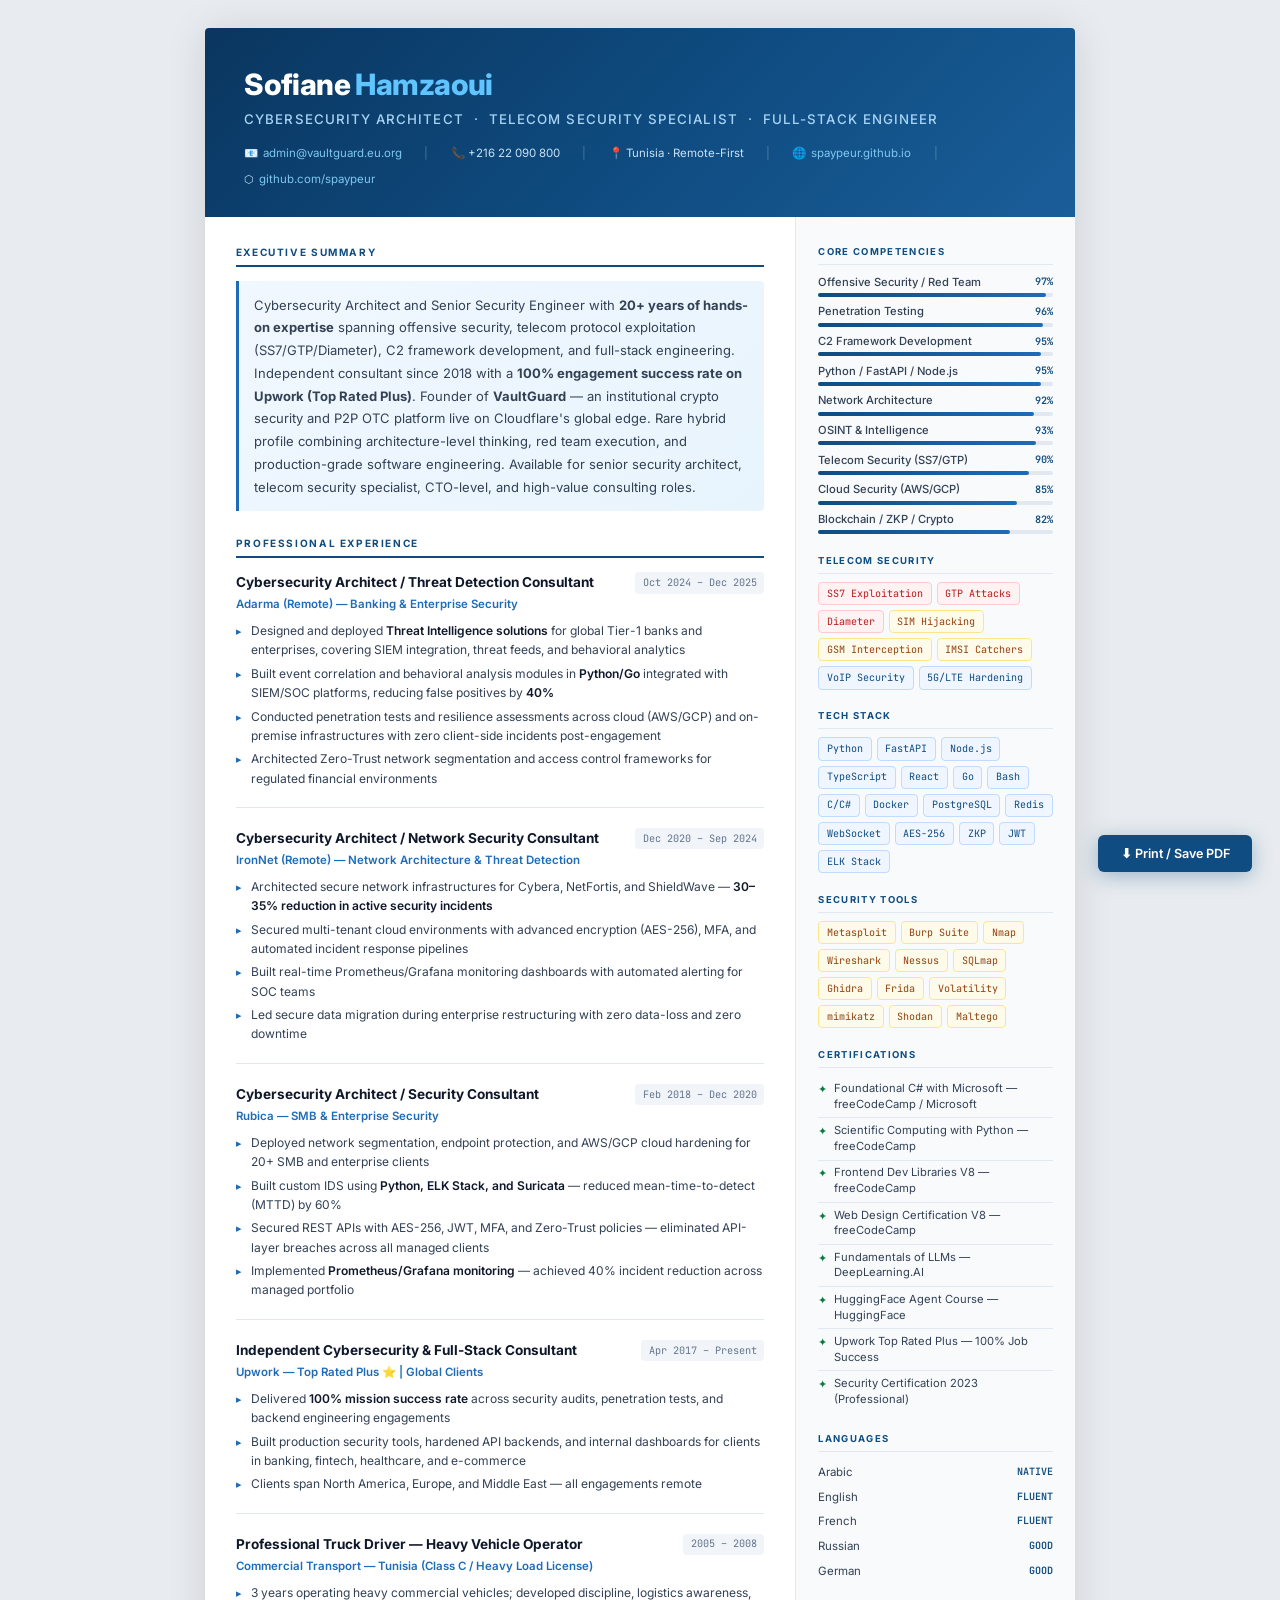
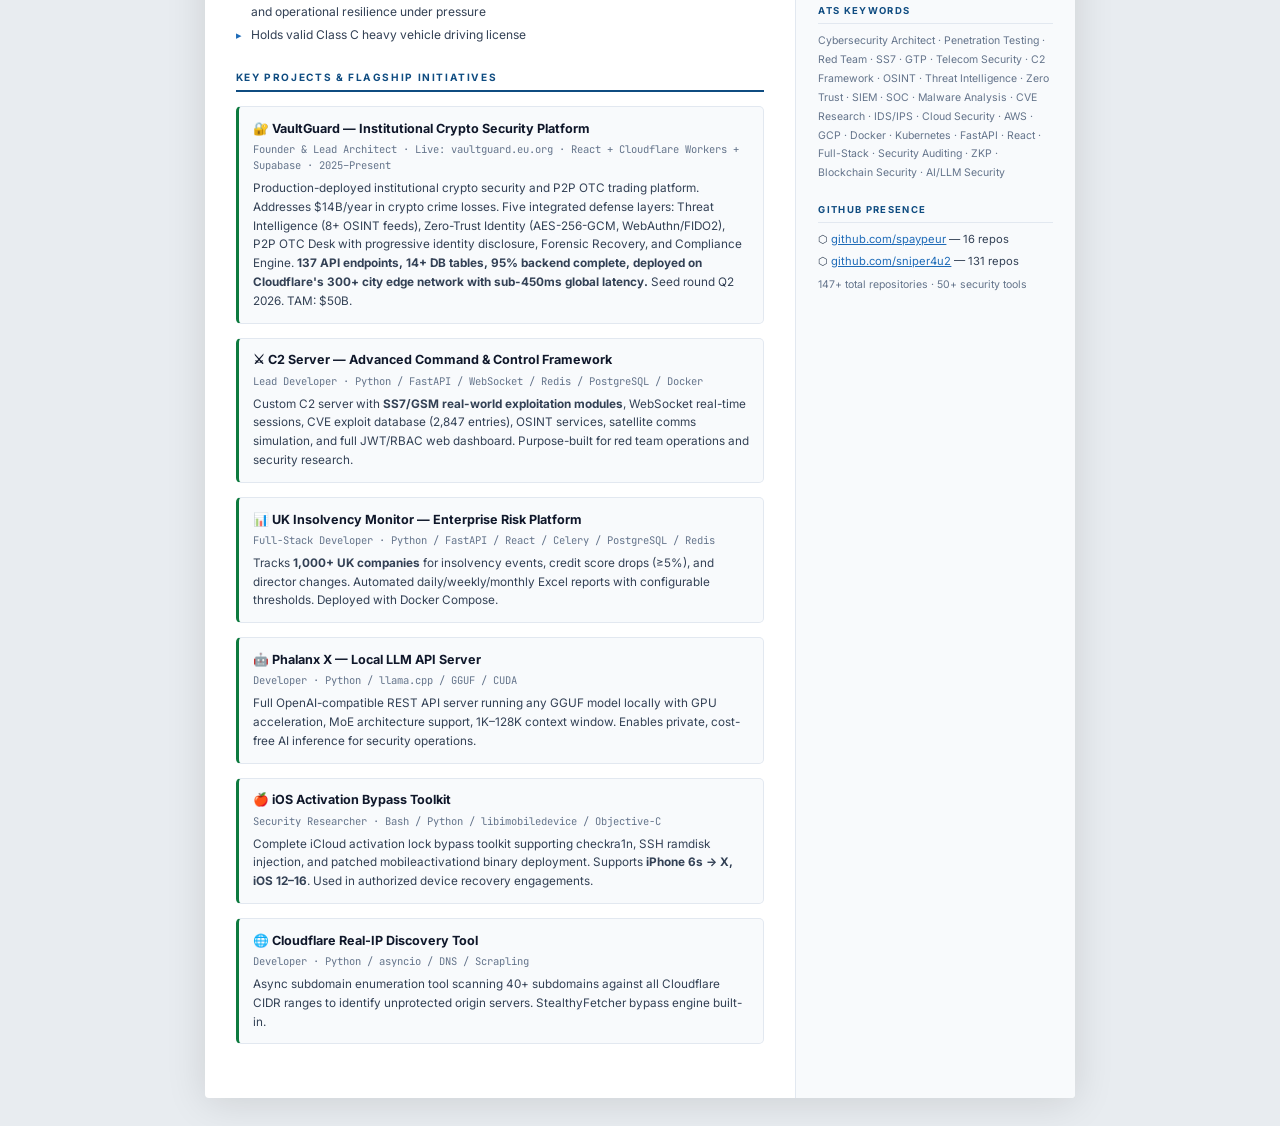
==== cv.html @ ff14086c "Portfolio cleanup: remove 4 non-owned projects, add premium CV, update email to admin@vaultguard.eu." ====
<!DOCTYPE html>
<html lang="en">
<head>
<meta charset="UTF-8">
<meta name="viewport" content="width=device-width,initial-scale=1">
<title>Sofiane Hamzaoui — Cybersecurity Architect · CV</title>
<link rel="preconnect" href="https://fonts.googleapis.com">
<link href="https://fonts.googleapis.com/css2?family=Inter:wght@300;400;500;600;700;800&family=JetBrains+Mono:wght@400;500;600&display=swap" rel="stylesheet">
<style>
*,*::before,*::after{box-sizing:border-box;margin:0;padding:0}
:root{
  --bg:#ffffff;--bg2:#f8fafc;--bg3:#f1f5f9;
  --accent:#0f4c81;--accent2:#1e6bb8;--green:#0d7a3e;
  --text:#0f172a;--text2:#334155;--dim:#64748b;--border:#e2e8f0;
  --red:#b91c1c;--font:'Inter',sans-serif;--mono:'JetBrains Mono',monospace;
}
html{font-size:10.5pt;background:#e8ecf0}
body{font-family:var(--font);color:var(--text);line-height:1.55;background:#e8ecf0;padding:2rem 1rem}
@media print{
  html,body{background:#fff;padding:0;font-size:10pt}
  .page{box-shadow:none;border-radius:0;margin:0}
  .print-hide{display:none}
  a{color:inherit!important;text-decoration:none}
  section{page-break-inside:avoid}
}
.page{max-width:870px;margin:0 auto;background:#fff;box-shadow:0 4px 40px rgba(0,0,0,.12);border-radius:4px;overflow:hidden}
/* HEADER */
.cv-header{background:linear-gradient(135deg,#0a3660 0%,#0f4c81 55%,#1a5e99 100%);color:#fff;padding:2.4rem 2.8rem 2rem}
.cv-header h1{font-size:2.1rem;font-weight:800;letter-spacing:-.02em;margin-bottom:.15rem}
.cv-header h1 span{color:#60c5ff}
.cv-title{font-size:.95rem;font-weight:500;color:#a8d4f5;letter-spacing:.08em;text-transform:uppercase;margin-bottom:1.1rem}
.cv-meta{display:flex;flex-wrap:wrap;gap:.6rem 1.6rem;font-size:.82rem;color:#c8e1f5}
.cv-meta a{color:#7ec8f0;text-decoration:none}
.cv-meta span{display:flex;align-items:center;gap:.35rem}
.cv-meta .sep{color:rgba(255,255,255,.25)}
/* LAYOUT */
.cv-body{display:grid;grid-template-columns:1fr 280px;gap:0}
.cv-main{padding:2rem 2.2rem}
.cv-sidebar{background:var(--bg2);border-left:1px solid var(--border);padding:2rem 1.6rem}
/* SECTION */
.sec{margin-bottom:1.8rem}
.sec-title{font-size:.72rem;font-weight:700;letter-spacing:.16em;text-transform:uppercase;color:var(--accent);border-bottom:2px solid var(--accent);padding-bottom:.3rem;margin-bottom:1rem}
/* SUMMARY */
.summary{font-size:.93rem;color:var(--text2);line-height:1.75;padding:.9rem 1.1rem;background:linear-gradient(135deg,#f0f7ff,#e8f4fd);border-left:3px solid var(--accent2);border-radius:0 4px 4px 0}
/* EXPERIENCE */
.job{margin-bottom:1.4rem;padding-bottom:1.4rem;border-bottom:1px solid var(--border)}
.job:last-child{border-bottom:none;margin-bottom:0;padding-bottom:0}
.job-hdr{display:flex;justify-content:space-between;align-items:flex-start;gap:.5rem;margin-bottom:.2rem;flex-wrap:wrap}
.job-title{font-size:.97rem;font-weight:700;color:var(--text)}
.job-date{font-family:var(--mono);font-size:.73rem;color:var(--dim);white-space:nowrap;background:var(--bg3);padding:.2rem .55rem;border-radius:4px;flex-shrink:0}
.job-co{font-size:.82rem;font-weight:600;color:var(--accent2);margin-bottom:.5rem}
.job-items{list-style:none;display:flex;flex-direction:column;gap:.3rem}
.job-items li{font-size:.86rem;color:var(--text2);padding-left:1.1rem;position:relative;line-height:1.6}
.job-items li::before{content:'▸';position:absolute;left:0;color:var(--accent2);font-size:.78rem;top:2px}
.job-items li strong{color:var(--text);font-weight:600}
/* PROJECTS */
.proj{margin-bottom:1rem;padding:.85rem 1rem;background:var(--bg2);border:1px solid var(--border);border-radius:5px;border-left:3px solid var(--green)}
.proj-title{font-size:.9rem;font-weight:700;color:var(--text);margin-bottom:.2rem}
.proj-sub{font-size:.75rem;font-family:var(--mono);color:var(--dim);margin-bottom:.4rem}
.proj-desc{font-size:.84rem;color:var(--text2);line-height:1.6}
/* SIDEBAR */
.sk-block{margin-bottom:1.4rem}
.sk-block-title{font-size:.68rem;font-weight:700;letter-spacing:.14em;text-transform:uppercase;color:var(--accent);margin-bottom:.6rem;padding-bottom:.3rem;border-bottom:1px solid var(--border)}
.skill-bar-wrap{display:flex;flex-direction:column;gap:.45rem;margin-bottom:.5rem}
.skill-row{display:flex;justify-content:space-between;align-items:center;font-size:.8rem}
.skill-name{color:var(--text2);font-weight:500}
.skill-pct{font-family:var(--mono);color:var(--accent);font-weight:600;font-size:.73rem}
.bar{height:4px;background:var(--border);border-radius:3px;margin-top:2px}
.bar-fill{height:100%;background:linear-gradient(90deg,var(--accent),var(--accent2));border-radius:3px}
.tags{display:flex;flex-wrap:wrap;gap:.35rem;margin-top:.4rem}
.tag{font-size:.72rem;padding:.2rem .55rem;border-radius:4px;font-family:var(--mono)}
.tag-blue{background:#eff6ff;color:var(--accent);border:1px solid #bfdbfe}
.tag-green{background:#f0fdf4;color:var(--green);border:1px solid #bbf7d0}
.tag-amber{background:#fffbeb;color:#92400e;border:1px solid #fde68a}
.tag-red{background:#fef2f2;color:var(--red);border:1px solid #fecaca}
/* CERT */
.cert-item{font-size:.8rem;color:var(--text2);padding:.35rem 0;border-bottom:1px solid var(--border);display:flex;gap:.5rem;align-items:flex-start;line-height:1.4}
.cert-item:last-child{border-bottom:none}
.cert-dot{color:var(--green);flex-shrink:0;margin-top:1px}
/* LANG */
.lang-item{display:flex;justify-content:space-between;font-size:.82rem;padding:.25rem 0;color:var(--text2)}
.lang-lvl{font-family:var(--mono);font-size:.72rem;color:var(--accent);font-weight:600}
/* PRINT BUTTON */
.print-hide{position:fixed;bottom:2rem;right:2rem;background:var(--accent);color:#fff;border:none;padding:.8rem 1.6rem;border-radius:6px;font-family:var(--font);font-size:.9rem;font-weight:600;cursor:pointer;box-shadow:0 4px 20px rgba(15,76,129,.35);transition:all .2s;z-index:100}
.print-hide:hover{background:var(--accent2);transform:translateY(-2px)}
</style>
</head>
<body>

<button class="print-hide" onclick="window.print()">⬇ Print / Save PDF</button>

<div class="page">

<!-- HEADER -->
<div class="cv-header">
  <h1>Sofiane <span>Hamzaoui</span></h1>
  <div class="cv-title">Cybersecurity Architect &nbsp;·&nbsp; Telecom Security Specialist &nbsp;·&nbsp; Full-Stack Engineer</div>
  <div class="cv-meta">
    <span>📧 <a href="mailto:admin@vaultguard.eu.org">admin@vaultguard.eu.org</a></span>
    <span class="sep">|</span>
    <span>📞 +216 22 090 800</span>
    <span class="sep">|</span>
    <span>📍 Tunisia · Remote-First</span>
    <span class="sep">|</span>
    <span>🌐 <a href="https://spaypeur.github.io" target="_blank">spaypeur.github.io</a></span>
    <span class="sep">|</span>
    <span>⬡ <a href="https://github.com/spaypeur" target="_blank">github.com/spaypeur</a></span>
  </div>
</div>

<!-- BODY -->
<div class="cv-body">

<!-- MAIN COLUMN -->
<div class="cv-main">

  <!-- SUMMARY -->
  <div class="sec">
    <div class="sec-title">Executive Summary</div>
    <div class="summary">
      Cybersecurity Architect and Senior Security Engineer with <strong>20+ years of hands-on expertise</strong> spanning offensive security, telecom protocol exploitation (SS7/GTP/Diameter), C2 framework development, and full-stack engineering. Independent consultant since 2018 with a <strong>100% engagement success rate on Upwork (Top Rated Plus)</strong>. Founder of <strong>VaultGuard</strong> — an institutional crypto security and P2P OTC platform live on Cloudflare's global edge. Rare hybrid profile combining architecture-level thinking, red team execution, and production-grade software engineering. Available for senior security architect, telecom security specialist, CTO-level, and high-value consulting roles.
    </div>
  </div>

  <!-- EXPERIENCE -->
  <div class="sec">
    <div class="sec-title">Professional Experience</div>

    <div class="job">
      <div class="job-hdr">
        <div class="job-title">Cybersecurity Architect / Threat Detection Consultant</div>
        <div class="job-date">Oct 2024 – Dec 2025</div>
      </div>
      <div class="job-co">Adarma (Remote) — Banking &amp; Enterprise Security</div>
      <ul class="job-items">
        <li>Designed and deployed <strong>Threat Intelligence solutions</strong> for global Tier-1 banks and enterprises, covering SIEM integration, threat feeds, and behavioral analytics</li>
        <li>Built event correlation and behavioral analysis modules in <strong>Python/Go</strong> integrated with SIEM/SOC platforms, reducing false positives by <strong>40%</strong></li>
        <li>Conducted penetration tests and resilience assessments across cloud (AWS/GCP) and on-premise infrastructures with zero client-side incidents post-engagement</li>
        <li>Architected Zero-Trust network segmentation and access control frameworks for regulated financial environments</li>
      </ul>
    </div>

    <div class="job">
      <div class="job-hdr">
        <div class="job-title">Cybersecurity Architect / Network Security Consultant</div>
        <div class="job-date">Dec 2020 – Sep 2024</div>
      </div>
      <div class="job-co">IronNet (Remote) — Network Architecture &amp; Threat Detection</div>
      <ul class="job-items">
        <li>Architected secure network infrastructures for Cybera, NetFortis, and ShieldWave — <strong>30–35% reduction in active security incidents</strong></li>
        <li>Secured multi-tenant cloud environments with advanced encryption (AES-256), MFA, and automated incident response pipelines</li>
        <li>Built real-time Prometheus/Grafana monitoring dashboards with automated alerting for SOC teams</li>
        <li>Led secure data migration during enterprise restructuring with zero data-loss and zero downtime</li>
      </ul>
    </div>

    <div class="job">
      <div class="job-hdr">
        <div class="job-title">Cybersecurity Architect / Security Consultant</div>
        <div class="job-date">Feb 2018 – Dec 2020</div>
      </div>
      <div class="job-co">Rubica — SMB &amp; Enterprise Security</div>
      <ul class="job-items">
        <li>Deployed network segmentation, endpoint protection, and AWS/GCP cloud hardening for 20+ SMB and enterprise clients</li>
        <li>Built custom IDS using <strong>Python, ELK Stack, and Suricata</strong> — reduced mean-time-to-detect (MTTD) by 60%</li>
        <li>Secured REST APIs with AES-256, JWT, MFA, and Zero-Trust policies — eliminated API-layer breaches across all managed clients</li>
        <li>Implemented <strong>Prometheus/Grafana monitoring</strong> — achieved 40% incident reduction across managed portfolio</li>
      </ul>
    </div>

    <div class="job">
      <div class="job-hdr">
        <div class="job-title">Independent Cybersecurity &amp; Full-Stack Consultant</div>
        <div class="job-date">Apr 2017 – Present</div>
      </div>
      <div class="job-co">Upwork — Top Rated Plus ⭐ | Global Clients</div>
      <ul class="job-items">
        <li>Delivered <strong>100% mission success rate</strong> across security audits, penetration tests, and backend engineering engagements</li>
        <li>Built production security tools, hardened API backends, and internal dashboards for clients in banking, fintech, healthcare, and e-commerce</li>
        <li>Clients span North America, Europe, and Middle East — all engagements remote</li>
      </ul>
    </div>

    <div class="job">
      <div class="job-hdr">
        <div class="job-title">Professional Truck Driver — Heavy Vehicle Operator</div>
        <div class="job-date">2005 – 2008</div>
      </div>
      <div class="job-co">Commercial Transport — Tunisia (Class C / Heavy Load License)</div>
      <ul class="job-items">
        <li>3 years operating heavy commercial vehicles; developed discipline, logistics awareness, and operational resilience under pressure</li>
        <li>Holds valid Class C heavy vehicle driving license</li>
      </ul>
    </div>
  </div>

  <!-- KEY PROJECTS -->
  <div class="sec">
    <div class="sec-title">Key Projects &amp; Flagship Initiatives</div>

    <div class="proj">
      <div class="proj-title">🔐 VaultGuard — Institutional Crypto Security Platform</div>
      <div class="proj-sub">Founder &amp; Lead Architect · Live: vaultguard.eu.org · React + Cloudflare Workers + Supabase · 2025–Present</div>
      <div class="proj-desc">Production-deployed institutional crypto security and P2P OTC trading platform. Addresses $14B/year in crypto crime losses. Five integrated defense layers: Threat Intelligence (8+ OSINT feeds), Zero-Trust Identity (AES-256-GCM, WebAuthn/FIDO2), P2P OTC Desk with progressive identity disclosure, Forensic Recovery, and Compliance Engine. <strong>137 API endpoints, 14+ DB tables, 95% backend complete, deployed on Cloudflare's 300+ city edge network with sub-450ms global latency.</strong> Seed round Q2 2026. TAM: $50B.</div>
    </div>

    <div class="proj">
      <div class="proj-title">⚔ C2 Server — Advanced Command &amp; Control Framework</div>
      <div class="proj-sub">Lead Developer · Python / FastAPI / WebSocket / Redis / PostgreSQL / Docker</div>
      <div class="proj-desc">Custom C2 server with <strong>SS7/GSM real-world exploitation modules</strong>, WebSocket real-time sessions, CVE exploit database (2,847 entries), OSINT services, satellite comms simulation, and full JWT/RBAC web dashboard. Purpose-built for red team operations and security research.</div>
    </div>

    <div class="proj">
      <div class="proj-title">📊 UK Insolvency Monitor — Enterprise Risk Platform</div>
      <div class="proj-sub">Full-Stack Developer · Python / FastAPI / React / Celery / PostgreSQL / Redis</div>
      <div class="proj-desc">Tracks <strong>1,000+ UK companies</strong> for insolvency events, credit score drops (≥5%), and director changes. Automated daily/weekly/monthly Excel reports with configurable thresholds. Deployed with Docker Compose.</div>
    </div>

    <div class="proj">
      <div class="proj-title">🤖 Phalanx X — Local LLM API Server</div>
      <div class="proj-sub">Developer · Python / llama.cpp / GGUF / CUDA</div>
      <div class="proj-desc">Full OpenAI-compatible REST API server running any GGUF model locally with GPU acceleration, MoE architecture support, 1K–128K context window. Enables private, cost-free AI inference for security operations.</div>
    </div>

    <div class="proj">
      <div class="proj-title">🍎 iOS Activation Bypass Toolkit</div>
      <div class="proj-sub">Security Researcher · Bash / Python / libimobiledevice / Objective-C</div>
      <div class="proj-desc">Complete iCloud activation lock bypass toolkit supporting checkra1n, SSH ramdisk injection, and patched mobileactivationd binary deployment. Supports <strong>iPhone 6s → X, iOS 12–16</strong>. Used in authorized device recovery engagements.</div>
    </div>

    <div class="proj">
      <div class="proj-title">🌐 Cloudflare Real-IP Discovery Tool</div>
      <div class="proj-sub">Developer · Python / asyncio / DNS / Scrapling</div>
      <div class="proj-desc">Async subdomain enumeration tool scanning 40+ subdomains against all Cloudflare CIDR ranges to identify unprotected origin servers. StealthyFetcher bypass engine built-in.</div>
    </div>
  </div>

</div><!-- /cv-main -->

<!-- SIDEBAR -->
<div class="cv-sidebar">

  <div class="sk-block">
    <div class="sk-block-title">Core Competencies</div>
    <div class="skill-bar-wrap">
      <div>
        <div class="skill-row"><span class="skill-name">Offensive Security / Red Team</span><span class="skill-pct">97%</span></div>
        <div class="bar"><div class="bar-fill" style="width:97%"></div></div>
      </div>
      <div>
        <div class="skill-row"><span class="skill-name">Penetration Testing</span><span class="skill-pct">96%</span></div>
        <div class="bar"><div class="bar-fill" style="width:96%"></div></div>
      </div>
      <div>
        <div class="skill-row"><span class="skill-name">C2 Framework Development</span><span class="skill-pct">95%</span></div>
        <div class="bar"><div class="bar-fill" style="width:95%"></div></div>
      </div>
      <div>
        <div class="skill-row"><span class="skill-name">Python / FastAPI / Node.js</span><span class="skill-pct">95%</span></div>
        <div class="bar"><div class="bar-fill" style="width:95%"></div></div>
      </div>
      <div>
        <div class="skill-row"><span class="skill-name">Network Architecture</span><span class="skill-pct">92%</span></div>
        <div class="bar"><div class="bar-fill" style="width:92%"></div></div>
      </div>
      <div>
        <div class="skill-row"><span class="skill-name">OSINT &amp; Intelligence</span><span class="skill-pct">93%</span></div>
        <div class="bar"><div class="bar-fill" style="width:93%"></div></div>
      </div>
      <div>
        <div class="skill-row"><span class="skill-name">Telecom Security (SS7/GTP)</span><span class="skill-pct">90%</span></div>
        <div class="bar"><div class="bar-fill" style="width:90%"></div></div>
      </div>
      <div>
        <div class="skill-row"><span class="skill-name">Cloud Security (AWS/GCP)</span><span class="skill-pct">85%</span></div>
        <div class="bar"><div class="bar-fill" style="width:85%"></div></div>
      </div>
      <div>
        <div class="skill-row"><span class="skill-name">Blockchain / ZKP / Crypto</span><span class="skill-pct">82%</span></div>
        <div class="bar"><div class="bar-fill" style="width:82%"></div></div>
      </div>
    </div>
  </div>

  <div class="sk-block">
    <div class="sk-block-title">Telecom Security</div>
    <div class="tags">
      <span class="tag tag-red">SS7 Exploitation</span>
      <span class="tag tag-red">GTP Attacks</span>
      <span class="tag tag-red">Diameter</span>
      <span class="tag tag-amber">SIM Hijacking</span>
      <span class="tag tag-amber">GSM Interception</span>
      <span class="tag tag-amber">IMSI Catchers</span>
      <span class="tag tag-blue">VoIP Security</span>
      <span class="tag tag-blue">5G/LTE Hardening</span>
    </div>
  </div>

  <div class="sk-block">
    <div class="sk-block-title">Tech Stack</div>
    <div class="tags">
      <span class="tag tag-blue">Python</span>
      <span class="tag tag-blue">FastAPI</span>
      <span class="tag tag-blue">Node.js</span>
      <span class="tag tag-blue">TypeScript</span>
      <span class="tag tag-blue">React</span>
      <span class="tag tag-blue">Go</span>
      <span class="tag tag-blue">Bash</span>
      <span class="tag tag-blue">C/C#</span>
      <span class="tag tag-blue">Docker</span>
      <span class="tag tag-blue">PostgreSQL</span>
      <span class="tag tag-blue">Redis</span>
      <span class="tag tag-blue">WebSocket</span>
      <span class="tag tag-blue">AES-256</span>
      <span class="tag tag-blue">ZKP</span>
      <span class="tag tag-blue">JWT</span>
      <span class="tag tag-blue">ELK Stack</span>
    </div>
  </div>

  <div class="sk-block">
    <div class="sk-block-title">Security Tools</div>
    <div class="tags">
      <span class="tag tag-amber">Metasploit</span>
      <span class="tag tag-amber">Burp Suite</span>
      <span class="tag tag-amber">Nmap</span>
      <span class="tag tag-amber">Wireshark</span>
      <span class="tag tag-amber">Nessus</span>
      <span class="tag tag-amber">SQLmap</span>
      <span class="tag tag-amber">Ghidra</span>
      <span class="tag tag-amber">Frida</span>
      <span class="tag tag-amber">Volatility</span>
      <span class="tag tag-amber">mimikatz</span>
      <span class="tag tag-amber">Shodan</span>
      <span class="tag tag-amber">Maltego</span>
    </div>
  </div>

  <div class="sk-block">
    <div class="sk-block-title">Certifications</div>
    <div class="cert-item"><span class="cert-dot">✦</span><span>Foundational C# with Microsoft — freeCodeCamp / Microsoft</span></div>
    <div class="cert-item"><span class="cert-dot">✦</span><span>Scientific Computing with Python — freeCodeCamp</span></div>
    <div class="cert-item"><span class="cert-dot">✦</span><span>Frontend Dev Libraries V8 — freeCodeCamp</span></div>
    <div class="cert-item"><span class="cert-dot">✦</span><span>Web Design Certification V8 — freeCodeCamp</span></div>
    <div class="cert-item"><span class="cert-dot">✦</span><span>Fundamentals of LLMs — DeepLearning.AI</span></div>
    <div class="cert-item"><span class="cert-dot">✦</span><span>HuggingFace Agent Course — HuggingFace</span></div>
    <div class="cert-item"><span class="cert-dot">✦</span><span>Upwork Top Rated Plus — 100% Job Success</span></div>
    <div class="cert-item"><span class="cert-dot">✦</span><span>Security Certification 2023 (Professional)</span></div>
  </div>

  <div class="sk-block">
    <div class="sk-block-title">Languages</div>
    <div class="lang-item"><span>Arabic</span><span class="lang-lvl">NATIVE</span></div>
    <div class="lang-item"><span>English</span><span class="lang-lvl">FLUENT</span></div>
    <div class="lang-item"><span>French</span><span class="lang-lvl">FLUENT</span></div>
    <div class="lang-item"><span>Russian</span><span class="lang-lvl">GOOD</span></div>
    <div class="lang-item"><span>German</span><span class="lang-lvl">GOOD</span></div>
  </div>

  <div class="sk-block">
    <div class="sk-block-title">ATS Keywords</div>
    <div style="font-size:.75rem;color:var(--dim);line-height:1.8;">
      Cybersecurity Architect · Penetration Testing · Red Team · SS7 · GTP · Telecom Security · C2 Framework · OSINT · Threat Intelligence · Zero Trust · SIEM · SOC · Malware Analysis · CVE Research · IDS/IPS · Cloud Security · AWS · GCP · Docker · Kubernetes · FastAPI · React · Full-Stack · Security Auditing · ZKP · Blockchain Security · AI/LLM Security
    </div>
  </div>

  <div class="sk-block">
    <div class="sk-block-title">GitHub Presence</div>
    <div style="font-size:.8rem;color:var(--text2);">
      <div style="margin-bottom:.3rem;">⬡ <a href="https://github.com/spaypeur" style="color:var(--accent2)">github.com/spaypeur</a> — 16 repos</div>
      <div>⬡ <a href="https://github.com/sniper4u2" style="color:var(--accent2)">github.com/sniper4u2</a> — 131 repos</div>
      <div style="margin-top:.5rem;color:var(--dim);font-size:.75rem;">147+ total repositories · 50+ security tools</div>
    </div>
  </div>

</div><!-- /cv-sidebar -->
</div><!-- /cv-body -->

</div><!-- /page -->

</body>
</html>
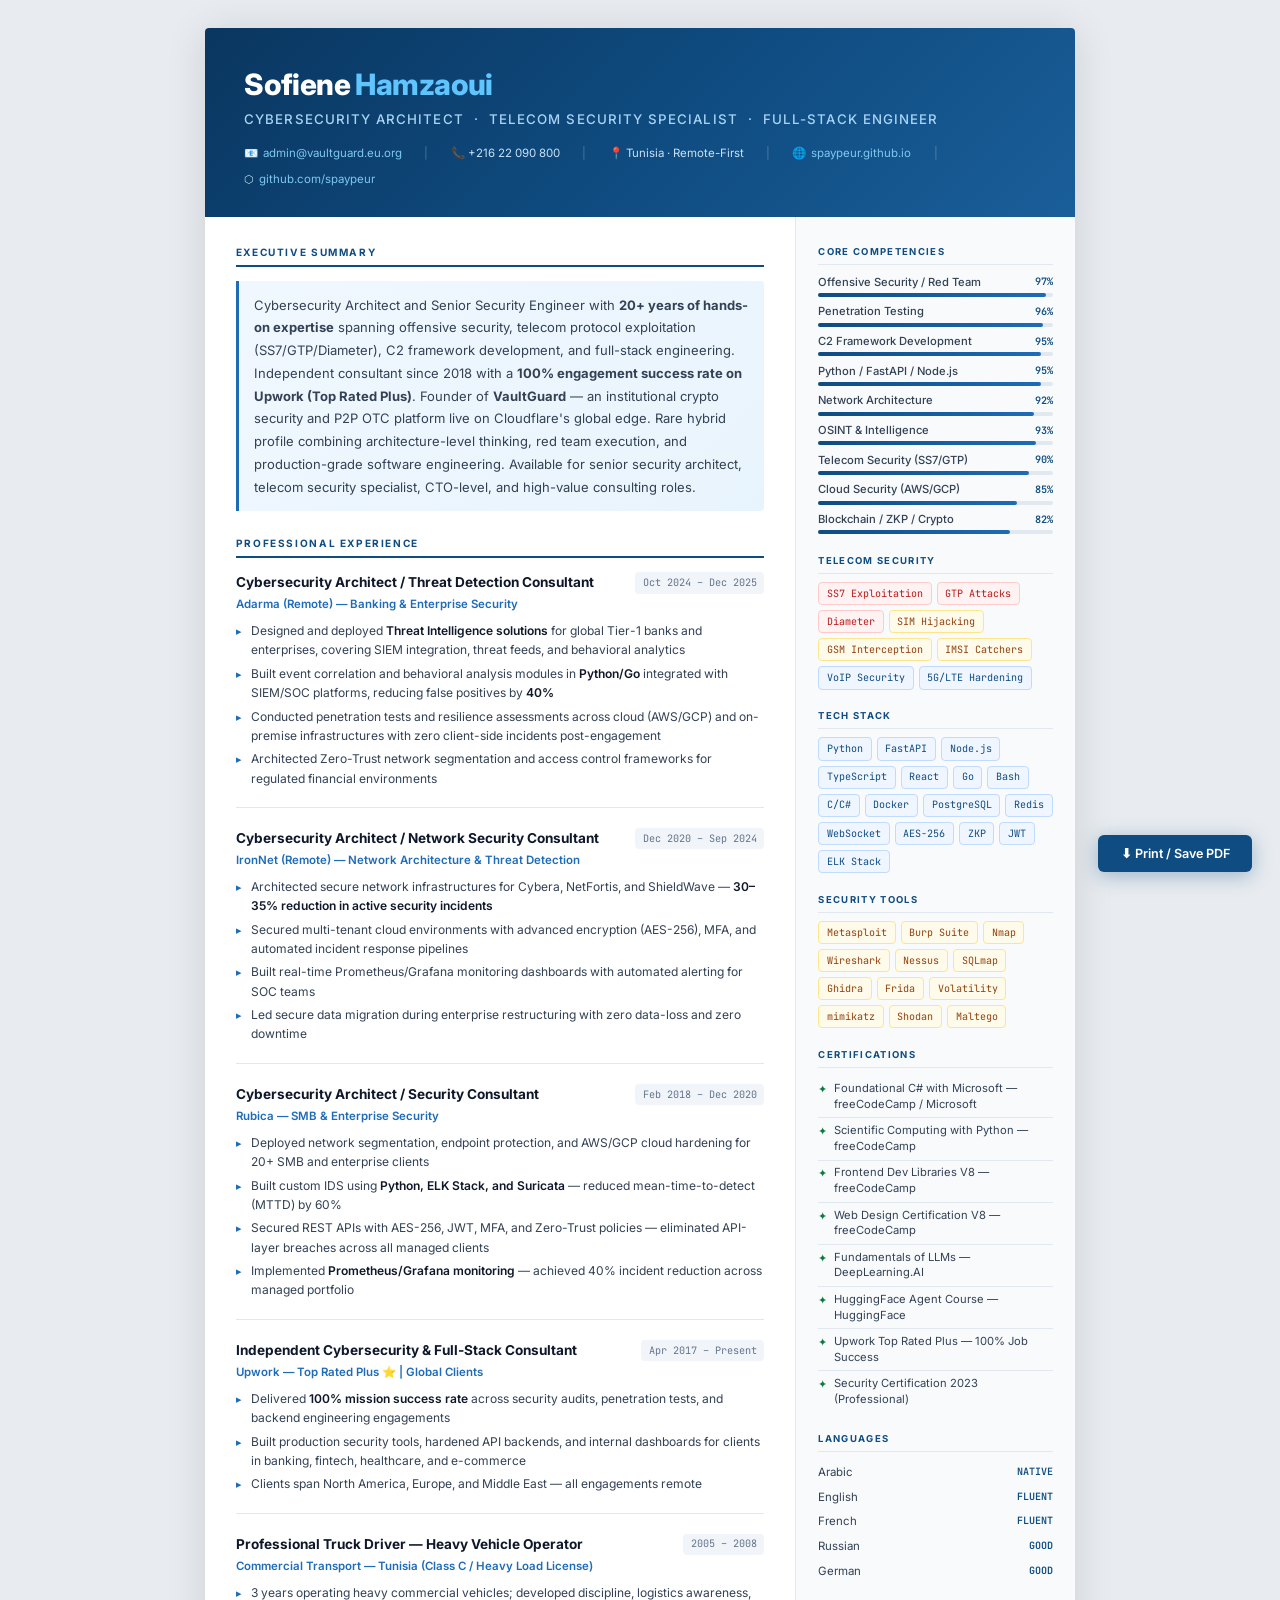
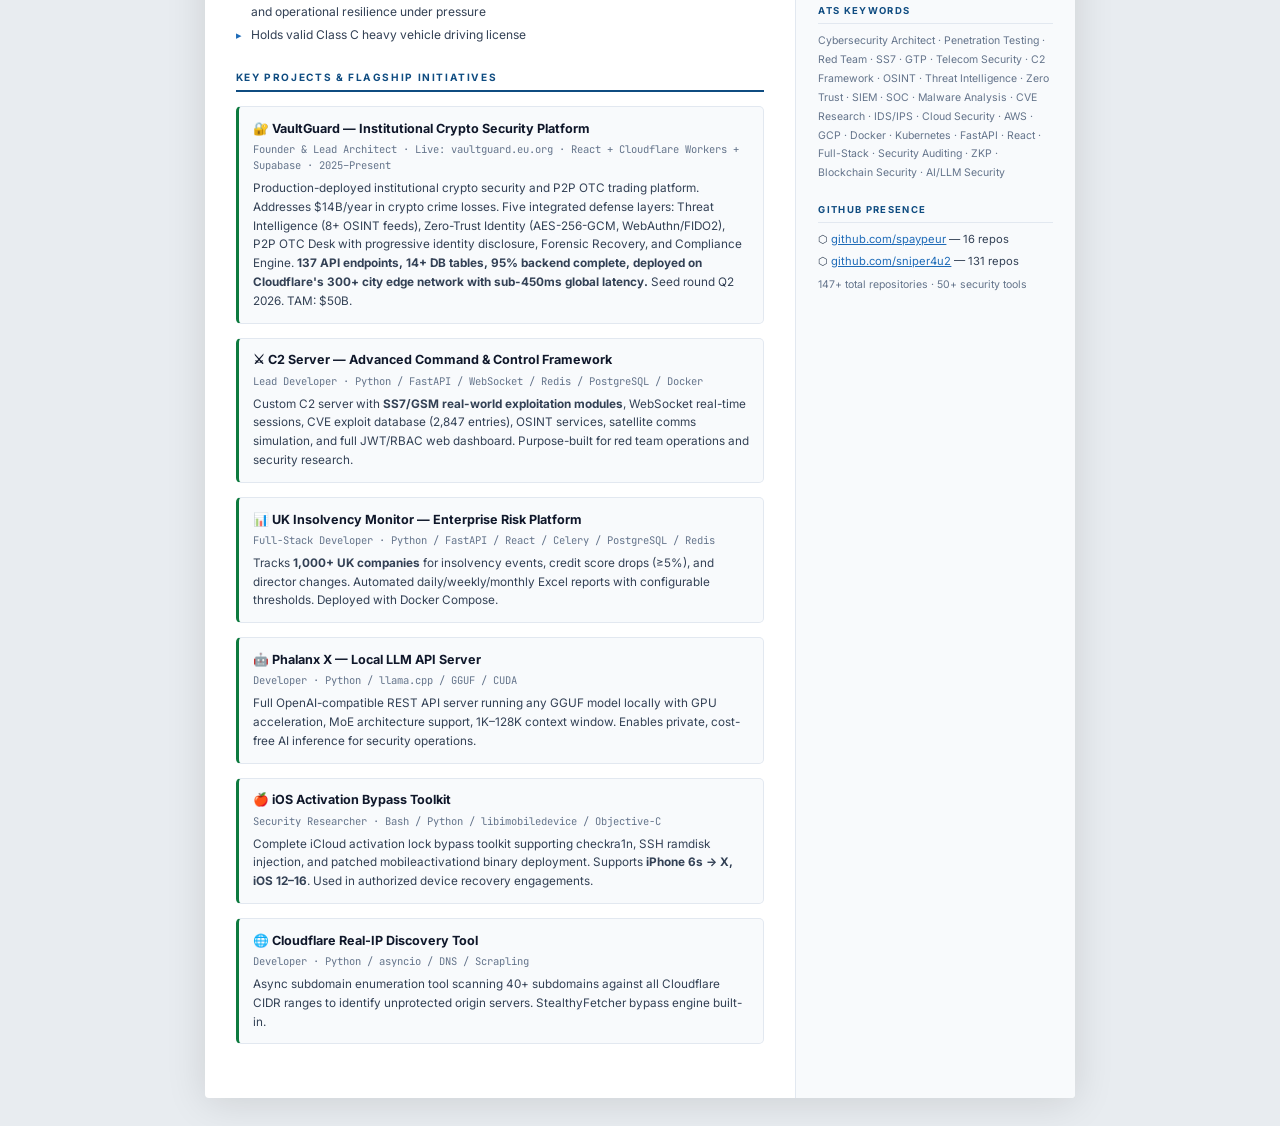
==== commit 86cd0c9c: "Restore original portfolio layout, fix name spelling" ====
--- a/cv.html
+++ b/cv.html
@@ -3,7 +3,7 @@
 <head>
 <meta charset="UTF-8">
 <meta name="viewport" content="width=device-width,initial-scale=1">
-<title>Sofiane Hamzaoui — Cybersecurity Architect · CV</title>
+<title>Sofiene Hamzaoui — Cybersecurity Architect · CV</title>
 <link rel="preconnect" href="https://fonts.googleapis.com">
 <link href="https://fonts.googleapis.com/css2?family=Inter:wght@300;400;500;600;700;800&family=JetBrains+Mono:wght@400;500;600&display=swap" rel="stylesheet">
 <style>
@@ -93,7 +93,7 @@
 
 <!-- HEADER -->
 <div class="cv-header">
-  <h1>Sofiane <span>Hamzaoui</span></h1>
+  <h1>Sofiene <span>Hamzaoui</span></h1>
   <div class="cv-title">Cybersecurity Architect &nbsp;·&nbsp; Telecom Security Specialist &nbsp;·&nbsp; Full-Stack Engineer</div>
   <div class="cv-meta">
     <span>📧 <a href="mailto:admin@vaultguard.eu.org">admin@vaultguard.eu.org</a></span>
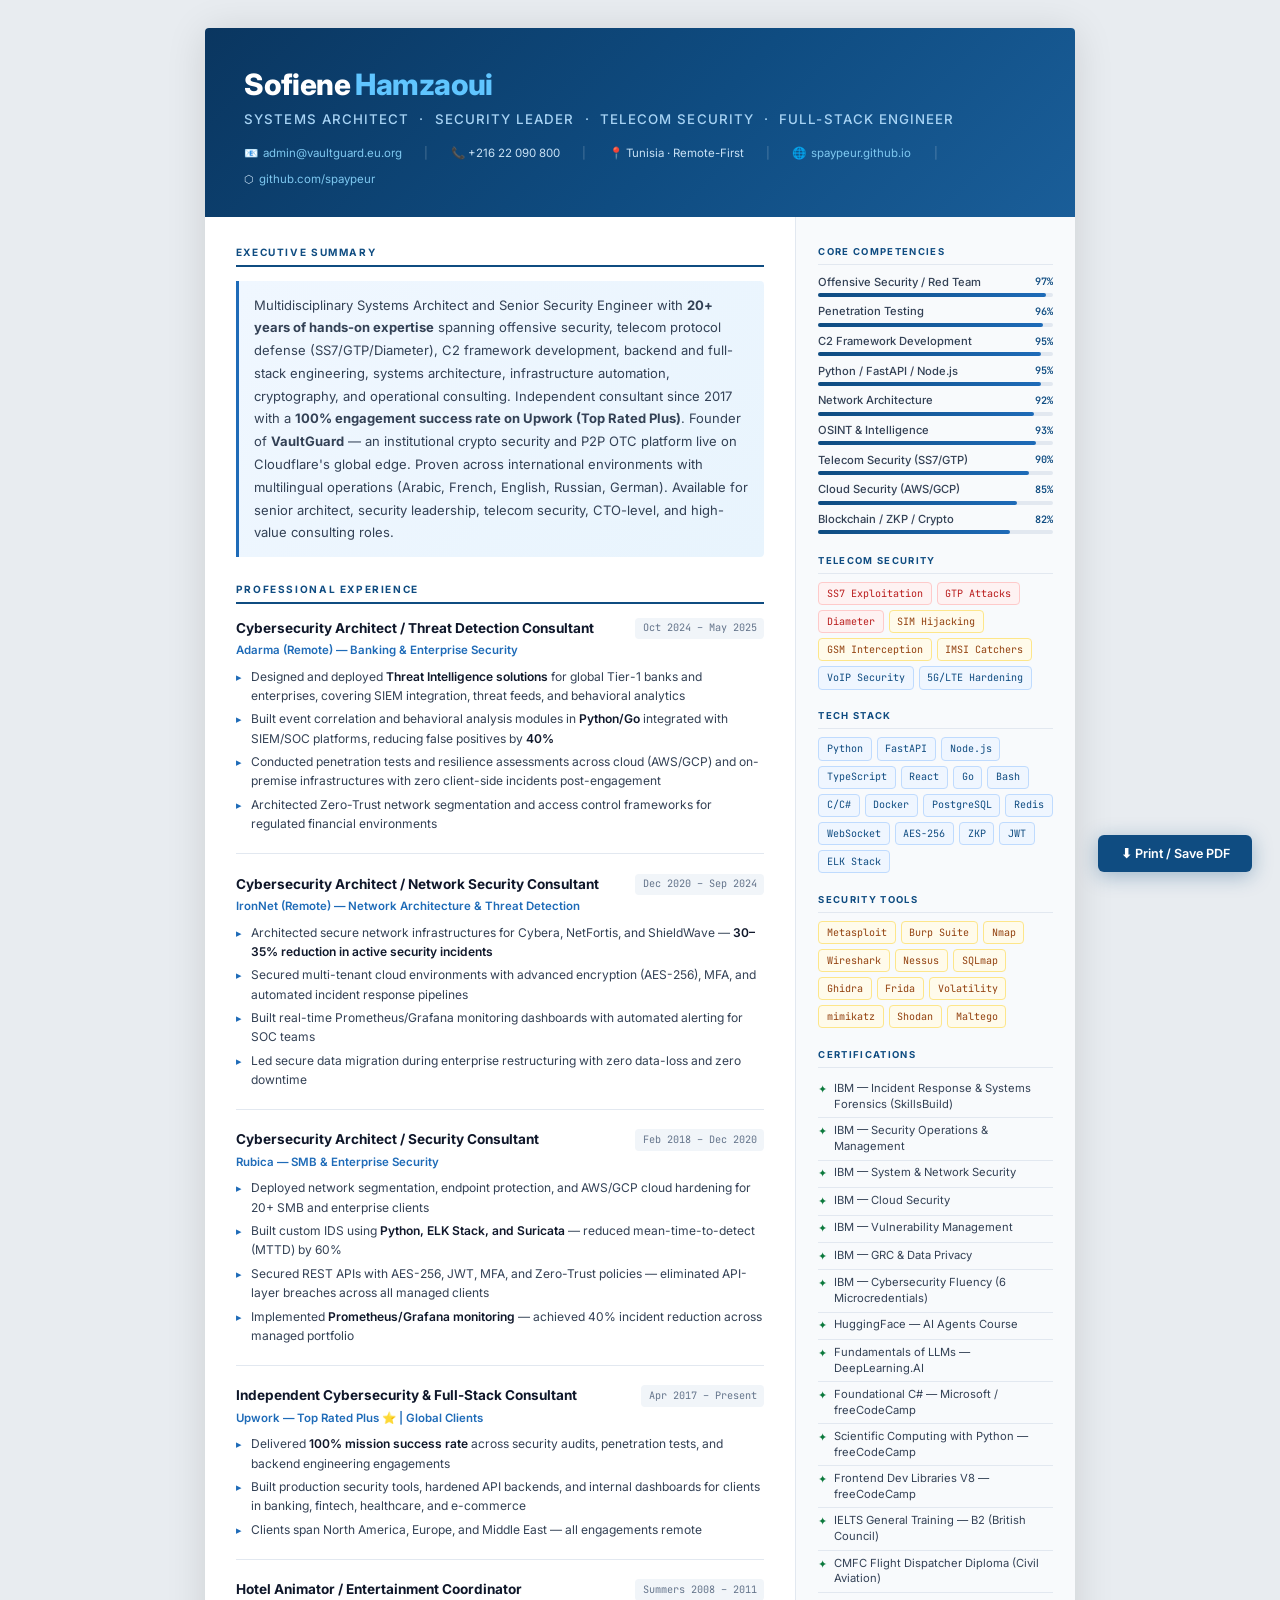
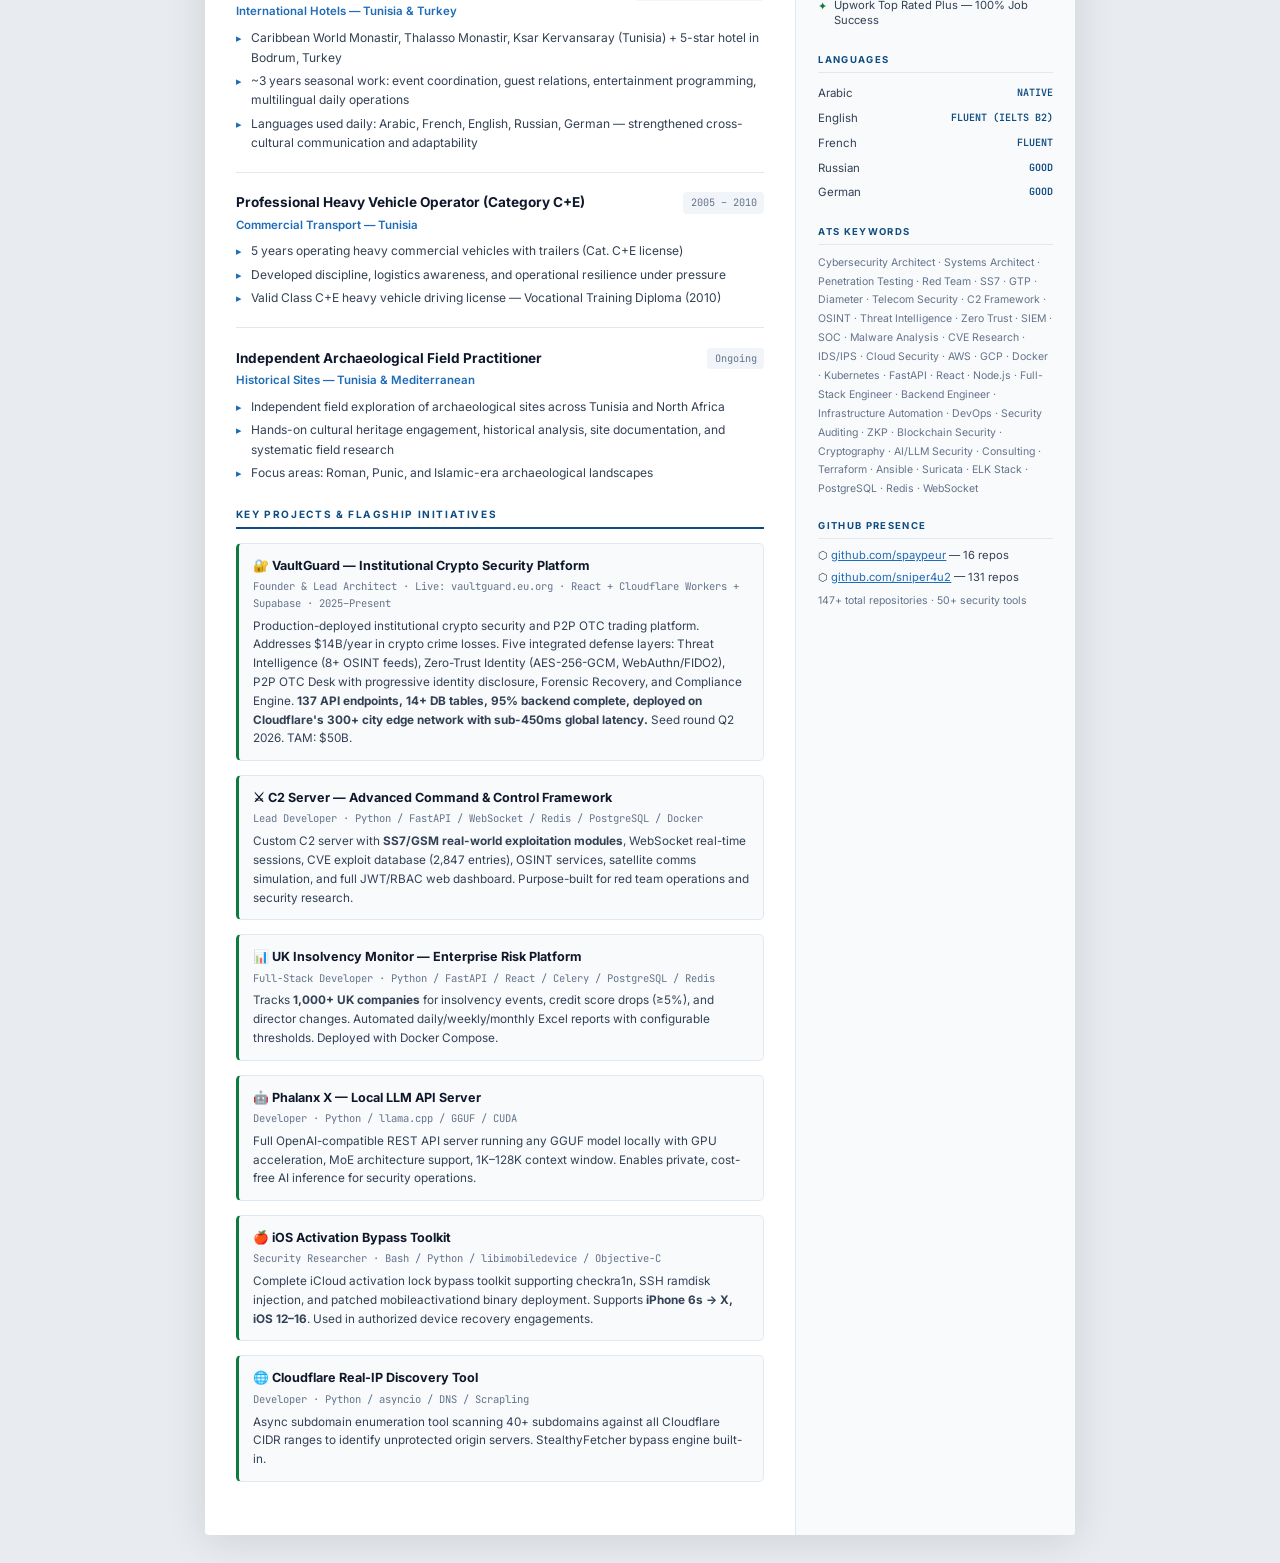
==== commit 9bb685b8: "Major CV & portfolio rebuild: multidisciplinary positioning, timeline fixes, new experience, IBM cer" ====
--- a/cv.html
+++ b/cv.html
@@ -1,9 +1,10 @@
 <!DOCTYPE html>
 <html lang="en">
 <head>
+  <link rel="icon" href="data:image/svg+xml,<svg xmlns='http://www.w3.org/2000/svg' viewBox='0 0 100 100'><text y='.9em' font-size='80' fill='%2300E5FF'>&gt;_</text></svg>">
 <meta charset="UTF-8">
 <meta name="viewport" content="width=device-width,initial-scale=1">
-<title>Sofiene Hamzaoui — Cybersecurity Architect · CV</title>
+<title>Sofiene Hamzaoui — Multidisciplinary Systems Architect & Security Leader · CV</title>
 <link rel="preconnect" href="https://fonts.googleapis.com">
 <link href="https://fonts.googleapis.com/css2?family=Inter:wght@300;400;500;600;700;800&family=JetBrains+Mono:wght@400;500;600&display=swap" rel="stylesheet">
 <style>
@@ -94,7 +95,7 @@
 <!-- HEADER -->
 <div class="cv-header">
   <h1>Sofiene <span>Hamzaoui</span></h1>
-  <div class="cv-title">Cybersecurity Architect &nbsp;·&nbsp; Telecom Security Specialist &nbsp;·&nbsp; Full-Stack Engineer</div>
+  <div class="cv-title">Systems Architect &nbsp;·&nbsp; Security Leader &nbsp;·&nbsp; Telecom Security &nbsp;·&nbsp; Full-Stack Engineer</div>
   <div class="cv-meta">
     <span>📧 <a href="mailto:admin@vaultguard.eu.org">admin@vaultguard.eu.org</a></span>
     <span class="sep">|</span>
@@ -118,7 +119,7 @@
   <div class="sec">
     <div class="sec-title">Executive Summary</div>
     <div class="summary">
-      Cybersecurity Architect and Senior Security Engineer with <strong>20+ years of hands-on expertise</strong> spanning offensive security, telecom protocol exploitation (SS7/GTP/Diameter), C2 framework development, and full-stack engineering. Independent consultant since 2018 with a <strong>100% engagement success rate on Upwork (Top Rated Plus)</strong>. Founder of <strong>VaultGuard</strong> — an institutional crypto security and P2P OTC platform live on Cloudflare's global edge. Rare hybrid profile combining architecture-level thinking, red team execution, and production-grade software engineering. Available for senior security architect, telecom security specialist, CTO-level, and high-value consulting roles.
+      Multidisciplinary Systems Architect and Senior Security Engineer with <strong>20+ years of hands-on expertise</strong> spanning offensive security, telecom protocol defense (SS7/GTP/Diameter), C2 framework development, backend and full-stack engineering, systems architecture, infrastructure automation, cryptography, and operational consulting. Independent consultant since 2017 with a <strong>100% engagement success rate on Upwork (Top Rated Plus)</strong>. Founder of <strong>VaultGuard</strong> — an institutional crypto security and P2P OTC platform live on Cloudflare's global edge. Proven across international environments with multilingual operations (Arabic, French, English, Russian, German). Available for senior architect, security leadership, telecom security, CTO-level, and high-value consulting roles.
     </div>
   </div>
 
@@ -129,7 +130,7 @@
     <div class="job">
       <div class="job-hdr">
         <div class="job-title">Cybersecurity Architect / Threat Detection Consultant</div>
-        <div class="job-date">Oct 2024 – Dec 2025</div>
+        <div class="job-date">Oct 2024 – May 2025</div>
       </div>
       <div class="job-co">Adarma (Remote) — Banking &amp; Enterprise Security</div>
       <ul class="job-items">
@@ -181,15 +182,44 @@
       </ul>
     </div>
 
-    <div class="job">
-      <div class="job-hdr">
-        <div class="job-title">Professional Truck Driver — Heavy Vehicle Operator</div>
-        <div class="job-date">2005 – 2008</div>
-      </div>
-      <div class="job-co">Commercial Transport — Tunisia (Class C / Heavy Load License)</div>
-      <ul class="job-items">
-        <li>3 years operating heavy commercial vehicles; developed discipline, logistics awareness, and operational resilience under pressure</li>
-        <li>Holds valid Class C heavy vehicle driving license</li>
+
+
+    <div class="job">
+      <div class="job-hdr">
+        <div class="job-title">Hotel Animator / Entertainment Coordinator</div>
+        <div class="job-date">Summers 2008 – 2011</div>
+      </div>
+      <div class="job-co">International Hotels — Tunisia & Turkey</div>
+      <ul class="job-items">
+        <li>Caribbean World Monastir, Thalasso Monastir, Ksar Kervansaray (Tunisia) + 5-star hotel in Bodrum, Turkey</li>
+        <li>~3 years seasonal work: event coordination, guest relations, entertainment programming, multilingual daily operations</li>
+        <li>Languages used daily: Arabic, French, English, Russian, German — strengthened cross-cultural communication and adaptability</li>
+      </ul>
+    </div>
+
+    <div class="job">
+      <div class="job-hdr">
+        <div class="job-title">Professional Heavy Vehicle Operator (Category C+E)</div>
+        <div class="job-date">2005 – 2010</div>
+      </div>
+      <div class="job-co">Commercial Transport — Tunisia</div>
+      <ul class="job-items">
+        <li>5 years operating heavy commercial vehicles with trailers (Cat. C+E license)</li>
+        <li>Developed discipline, logistics awareness, and operational resilience under pressure</li>
+        <li>Valid Class C+E heavy vehicle driving license — Vocational Training Diploma (2010)</li>
+      </ul>
+    </div>
+
+    <div class="job">
+      <div class="job-hdr">
+        <div class="job-title">Independent Archaeological Field Practitioner</div>
+        <div class="job-date">Ongoing</div>
+      </div>
+      <div class="job-co">Historical Sites — Tunisia & Mediterranean</div>
+      <ul class="job-items">
+        <li>Independent field exploration of archaeological sites across Tunisia and North Africa</li>
+        <li>Hands-on cultural heritage engagement, historical analysis, site documentation, and systematic field research</li>
+        <li>Focus areas: Roman, Punic, and Islamic-era archaeological landscapes</li>
       </ul>
     </div>
   </div>
@@ -338,20 +368,27 @@
 
   <div class="sk-block">
     <div class="sk-block-title">Certifications</div>
-    <div class="cert-item"><span class="cert-dot">✦</span><span>Foundational C# with Microsoft — freeCodeCamp / Microsoft</span></div>
+    <div class="cert-item"><span class="cert-dot">✦</span><span>IBM — Incident Response & Systems Forensics (SkillsBuild)</span></div>
+    <div class="cert-item"><span class="cert-dot">✦</span><span>IBM — Security Operations & Management</span></div>
+    <div class="cert-item"><span class="cert-dot">✦</span><span>IBM — System & Network Security</span></div>
+    <div class="cert-item"><span class="cert-dot">✦</span><span>IBM — Cloud Security</span></div>
+    <div class="cert-item"><span class="cert-dot">✦</span><span>IBM — Vulnerability Management</span></div>
+    <div class="cert-item"><span class="cert-dot">✦</span><span>IBM — GRC & Data Privacy</span></div>
+    <div class="cert-item"><span class="cert-dot">✦</span><span>IBM — Cybersecurity Fluency (6 Microcredentials)</span></div>
+    <div class="cert-item"><span class="cert-dot">✦</span><span>HuggingFace — AI Agents Course</span></div>
+    <div class="cert-item"><span class="cert-dot">✦</span><span>Fundamentals of LLMs — DeepLearning.AI</span></div>
+    <div class="cert-item"><span class="cert-dot">✦</span><span>Foundational C# — Microsoft / freeCodeCamp</span></div>
     <div class="cert-item"><span class="cert-dot">✦</span><span>Scientific Computing with Python — freeCodeCamp</span></div>
     <div class="cert-item"><span class="cert-dot">✦</span><span>Frontend Dev Libraries V8 — freeCodeCamp</span></div>
-    <div class="cert-item"><span class="cert-dot">✦</span><span>Web Design Certification V8 — freeCodeCamp</span></div>
-    <div class="cert-item"><span class="cert-dot">✦</span><span>Fundamentals of LLMs — DeepLearning.AI</span></div>
-    <div class="cert-item"><span class="cert-dot">✦</span><span>HuggingFace Agent Course — HuggingFace</span></div>
+    <div class="cert-item"><span class="cert-dot">✦</span><span>IELTS General Training — B2 (British Council)</span></div>
+    <div class="cert-item"><span class="cert-dot">✦</span><span>CMFC Flight Dispatcher Diploma (Civil Aviation)</span></div>
     <div class="cert-item"><span class="cert-dot">✦</span><span>Upwork Top Rated Plus — 100% Job Success</span></div>
-    <div class="cert-item"><span class="cert-dot">✦</span><span>Security Certification 2023 (Professional)</span></div>
   </div>
 
   <div class="sk-block">
     <div class="sk-block-title">Languages</div>
     <div class="lang-item"><span>Arabic</span><span class="lang-lvl">NATIVE</span></div>
-    <div class="lang-item"><span>English</span><span class="lang-lvl">FLUENT</span></div>
+    <div class="lang-item"><span>English</span><span class="lang-lvl">FLUENT (IELTS B2)</span></div>
     <div class="lang-item"><span>French</span><span class="lang-lvl">FLUENT</span></div>
     <div class="lang-item"><span>Russian</span><span class="lang-lvl">GOOD</span></div>
     <div class="lang-item"><span>German</span><span class="lang-lvl">GOOD</span></div>
@@ -360,7 +397,7 @@
   <div class="sk-block">
     <div class="sk-block-title">ATS Keywords</div>
     <div style="font-size:.75rem;color:var(--dim);line-height:1.8;">
-      Cybersecurity Architect · Penetration Testing · Red Team · SS7 · GTP · Telecom Security · C2 Framework · OSINT · Threat Intelligence · Zero Trust · SIEM · SOC · Malware Analysis · CVE Research · IDS/IPS · Cloud Security · AWS · GCP · Docker · Kubernetes · FastAPI · React · Full-Stack · Security Auditing · ZKP · Blockchain Security · AI/LLM Security
+      Cybersecurity Architect · Systems Architect · Penetration Testing · Red Team · SS7 · GTP · Diameter · Telecom Security · C2 Framework · OSINT · Threat Intelligence · Zero Trust · SIEM · SOC · Malware Analysis · CVE Research · IDS/IPS · Cloud Security · AWS · GCP · Docker · Kubernetes · FastAPI · React · Node.js · Full-Stack Engineer · Backend Engineer · Infrastructure Automation · DevOps · Security Auditing · ZKP · Blockchain Security · Cryptography · AI/LLM Security · Consulting · Terraform · Ansible · Suricata · ELK Stack · PostgreSQL · Redis · WebSocket
     </div>
   </div>
 
